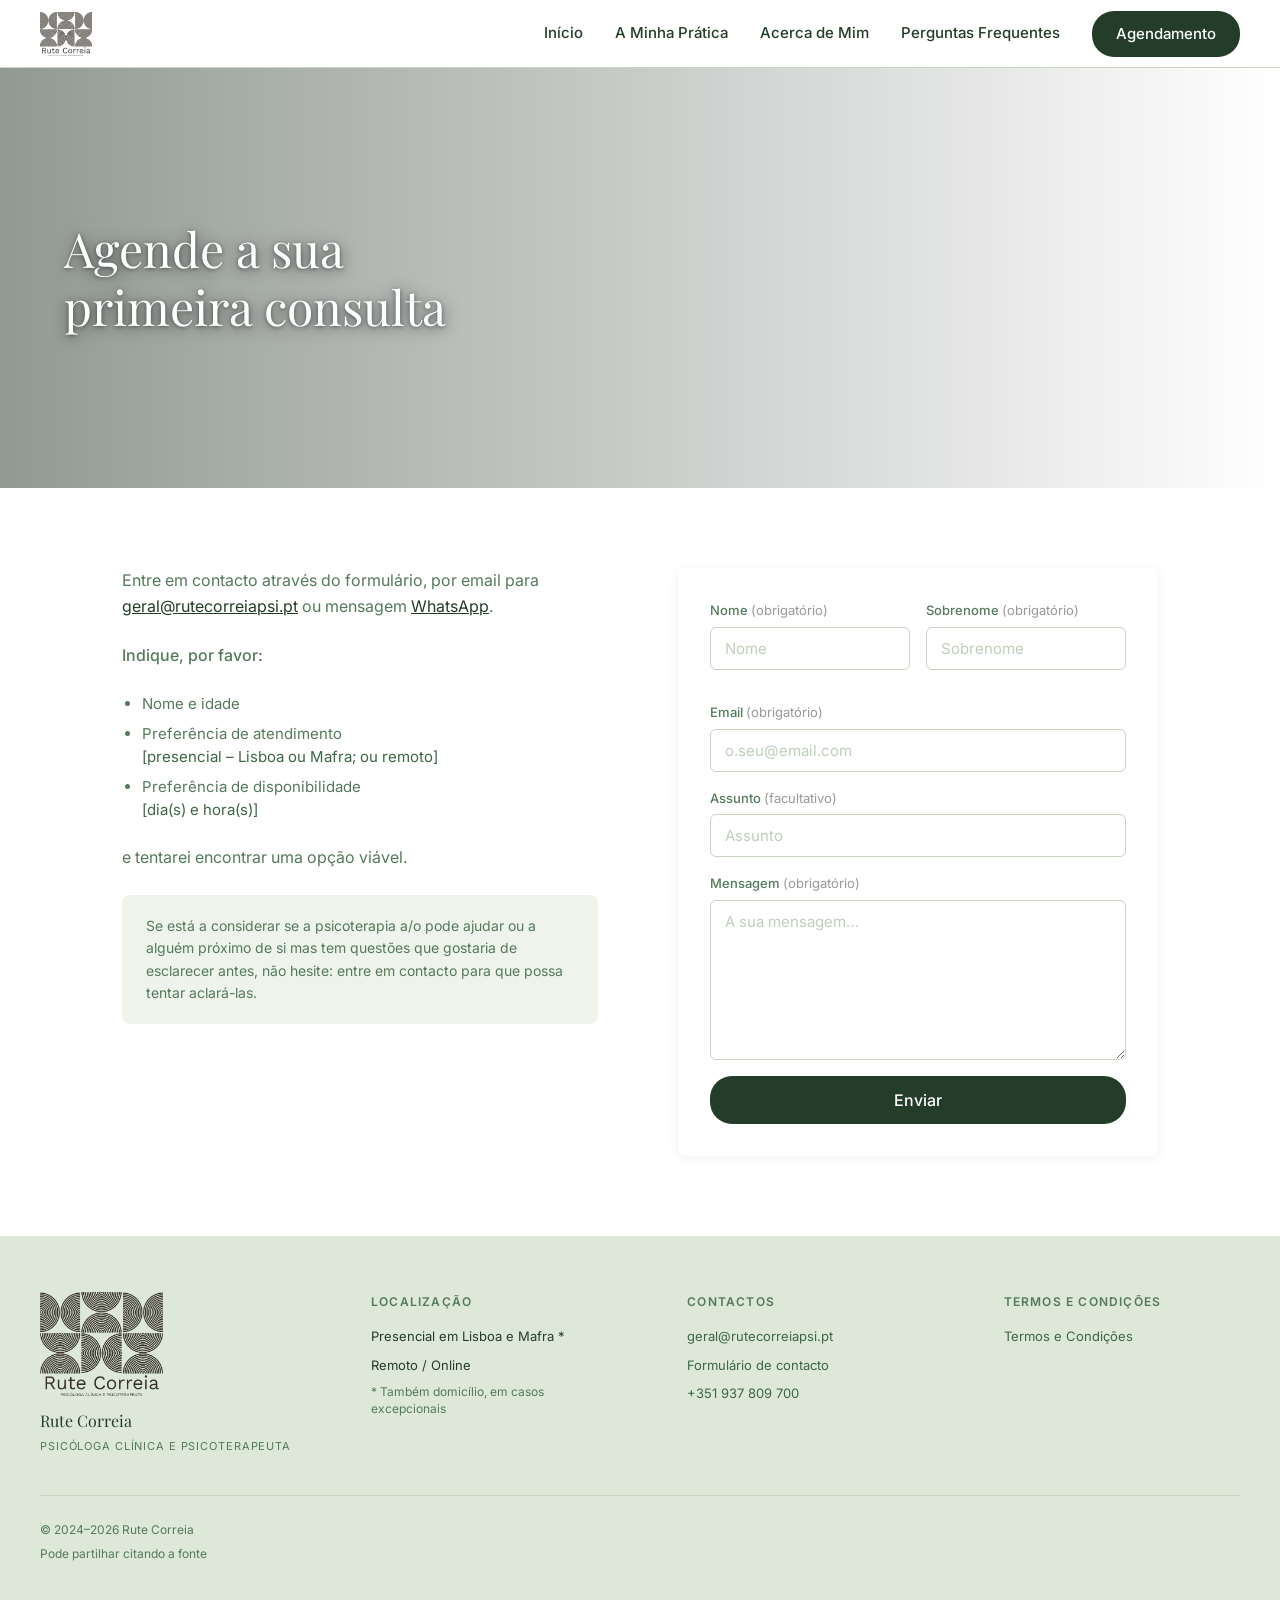
==== contacto.html @ d847f14a "Initial release — Rute Correia Psi website Multi-page static site: Home, A Minha Prática, Acerca de " ====
<!DOCTYPE html>
<html lang="pt">
<head>
  <meta charset="UTF-8" />
  <meta name="viewport" content="width=device-width, initial-scale=1.0" />
  <title>Agendamento — Rute Correia Psi</title>
  <meta name="description" content="Agende a sua primeira consulta de psicoterapia. Consultas presenciais em Lisboa e Mafra, e online." />
  <link rel="stylesheet" href="css/styles.css" />
</head>
<body>

  <!-- ── Navigation ── -->
  <nav class="navbar" role="navigation" aria-label="Navegação principal">
    <div class="navbar__inner">
      <a href="index.html" class="navbar__logo" aria-label="Rute Correia — Início">
        <img src="assets/logo.png" alt="Rute Correia Psi" />
      </a>
      <div class="navbar__nav" id="desktop-nav">
        <a href="index.html"    class="navbar__link" data-page="index.html">Início</a>
        <a href="pratica.html"  class="navbar__link" data-page="pratica.html">A Minha Prática</a>
        <a href="eu.html"       class="navbar__link" data-page="eu.html">Acerca de Mim</a>
        <a href="faqs.html"     class="navbar__link" data-page="faqs.html">Perguntas Frequentes</a>
        <a href="contacto.html" class="btn btn-primary" style="font-size:15px;padding:11px 24px;">Agendamento</a>
      </div>
      <button class="navbar__burger" id="burger" aria-expanded="false" aria-label="Menu">
        <span></span><span></span><span></span>
      </button>
    </div>
  </nav>

  <div class="navbar__mobile" id="mobile-nav">
    <a href="index.html"    class="navbar__link">Início</a>
    <a href="pratica.html"  class="navbar__link">A Minha Prática</a>
    <a href="eu.html"       class="navbar__link">Acerca de Mim</a>
    <a href="faqs.html"     class="navbar__link">Perguntas Frequentes</a>
    <a href="contacto.html" class="btn btn-primary" style="width:fit-content;">Agendamento</a>
  </div>

  <!-- ── Hero ── -->
  <section class="hero hero--contacto" aria-label="Agendar consulta">
    <div class="hero__content">
      <h1>Agende a sua<br />primeira consulta</h1>
    </div>
  </section>

  <!-- ── Contacto main ── -->
  <section class="contacto-section">
    <div class="container">
      <div class="contacto-grid">

        <!-- Left: info -->
        <div class="contacto-info">
          <p>Entre em contacto através do formulário, por email para <a href="mailto:geral@rutecorreiapsi.pt" style="color:var(--primary);text-decoration:underline;">geral@rutecorreiapsi.pt</a> ou mensagem <a href="https://wa.me/351937809700" style="color:var(--primary);text-decoration:underline;" target="_blank" rel="noopener">WhatsApp</a>.</p>

          <p style="margin-top:20px;font-weight:500;">Indique, por favor:</p>
          <ul class="contacto-list">
            <li>Nome e idade</li>
            <li>Preferência de atendimento<br /><em>[presencial – Lisboa ou Mafra; ou remoto]</em></li>
            <li>Preferência de disponibilidade<br /><em>[dia(s) e hora(s)]</em></li>
          </ul>

          <p>e tentarei encontrar uma opção viável.</p>

          <div class="contacto-note">
            <p style="margin:0;font-size:14px;color:var(--secondary-text);">Se está a considerar se a psicoterapia a/o pode ajudar ou a alguém próximo de si mas tem questões que gostaria de esclarecer antes, não hesite: entre em contacto para que possa tentar aclará-las.</p>
          </div>
        </div>

        <!-- Right: form -->
        <div class="card">
          <form id="contact-form" novalidate>
            <div class="form-grid">
              <div class="form-group">
                <label for="nome">Nome <span style="color:#999;font-weight:400;">(obrigatório)</span></label>
                <input type="text" id="nome" name="nome" placeholder="Nome" required />
              </div>
              <div class="form-group">
                <label for="sobrenome">Sobrenome <span style="color:#999;font-weight:400;">(obrigatório)</span></label>
                <input type="text" id="sobrenome" name="sobrenome" placeholder="Sobrenome" required />
              </div>
            </div>
            <div class="form-group">
              <label for="email">Email <span style="color:#999;font-weight:400;">(obrigatório)</span></label>
              <input type="email" id="email" name="email" placeholder="o.seu@email.com" required />
            </div>
            <div class="form-group">
              <label for="assunto">Assunto <span style="color:#999;font-weight:400;">(facultativo)</span></label>
              <input type="text" id="assunto" name="assunto" placeholder="Assunto" />
            </div>
            <div class="form-group">
              <label for="mensagem">Mensagem <span style="color:#999;font-weight:400;">(obrigatório)</span></label>
              <textarea id="mensagem" name="mensagem" placeholder="A sua mensagem…" required style="min-height:160px;"></textarea>
            </div>
            <button type="submit" class="btn btn-primary" style="width:100%;">Enviar</button>
          </form>
        </div>

      </div>
    </div>
  </section>

  <!-- ── Footer ── -->
  <footer class="footer" role="contentinfo">
    <div class="container">
      <div class="footer__inner">
        <div class="footer__brand">
          <img src="assets/logo.png" alt="Rute Correia Psi" class="footer__logo" />
          <p class="footer__brand-name">Rute Correia</p>
          <p class="footer__brand-sub">Psicóloga clínica e psicoterapeuta</p>
        </div>
        <div class="footer__col">
          <p class="footer__col-title">Localização</p>
          <ul>
            <li>Presencial em Lisboa e Mafra *</li>
            <li>Remoto / Online</li>
            <li style="color:var(--secondary-text);font-size:12px;">* Também domicílio, em casos excepcionais</li>
          </ul>
        </div>
        <div class="footer__col">
          <p class="footer__col-title">Contactos</p>
          <ul>
            <li><a href="mailto:geral@rutecorreiapsi.pt">geral@rutecorreiapsi.pt</a></li>
            <li><a href="contacto.html">Formulário de contacto</a></li>
            <li><a href="tel:+351937809700">+351 937 809 700</a></li>
          </ul>
        </div>
        <div class="footer__col">
          <p class="footer__col-title">Termos e Condições</p>
          <ul>
            <li><a href="termos.html">Termos e Condições</a></li>
          </ul>
        </div>
      </div>
      <div class="footer__bottom">
        <p>© 2024–2026 Rute Correia</p>
        <p>Pode partilhar citando a fonte</p>
      </div>
    </div>
  </footer>

  <script src="js/main.js"></script>
</body>
</html>
---- css/styles.css ----
/* ============================================================
   Rute Correia Psi — Shared Stylesheet
   Brand Guidelines v1.0
   ============================================================ */

/* Google Fonts */
@import url('https://fonts.googleapis.com/css2?family=Playfair+Display:ital,wght@0,400;0,500;0,600;1,400;1,500&family=Inter:wght@300;400;500;600&display=swap');

/* ── CSS Variables ── */
:root {
  --primary:        #243D28;
  --primary-mid:    #3D6644;
  --secondary-text: #557A5B;
  --bg-warm:        #EEF3EB;
  --bg-mid:         #DDE8D9;
  --bg-light:       #BFCFBA;
  --divider:        #C6D5C2;
  --white:          #FFFFFF;

  --font-heading:   'Playfair Display', Georgia, serif;
  --font-body:      'Inter', system-ui, sans-serif;

  --max-width:      1100px;
  --section-pad:    80px;
  --card-pad:       32px;
  --radius:         8px;
  --btn-radius:     22px;
}

/* ── Reset & Base ── */
*, *::before, *::after { box-sizing: border-box; margin: 0; padding: 0; }

html { scroll-behavior: smooth; }

body {
  font-family: var(--font-body);
  font-size: 16px;
  line-height: 1.6;
  color: var(--primary);
  background: var(--white);
  -webkit-font-smoothing: antialiased;
}

img { max-width: 100%; display: block; }
a  { color: inherit; text-decoration: none; }
ul { list-style: none; }

/* ── Typography ── */
h1 {
  font-family: var(--font-heading);
  font-size: 48px;
  font-weight: 400;
  line-height: 1.2;
  color: var(--primary);
}
h2 {
  font-family: var(--font-heading);
  font-size: 34px;
  font-weight: 400;
  line-height: 1.3;
  color: var(--primary);
}
h3 {
  font-family: var(--font-body);
  font-size: 22px;
  font-weight: 500;
  line-height: 1.4;
  color: var(--primary);
}
h4 {
  font-family: var(--font-body);
  font-size: 18px;
  font-weight: 500;
  line-height: 1.4;
  color: var(--primary);
}
p {
  font-size: 16px;
  line-height: 1.6;
  color: var(--primary);
  margin-bottom: 24px;
}
p:last-child { margin-bottom: 0; }

.text-secondary { color: var(--secondary-text); font-size: 14px; line-height: 1.6; }
.text-small     { font-size: 14px; }

/* ── Layout Containers ── */
.container {
  width: 100%;
  max-width: var(--max-width);
  margin: 0 auto;
  padding: 0 32px;
}

.section {
  padding: var(--section-pad) 0;
}
.section--warm {
  background: var(--bg-warm);
}
.section--white {
  background: var(--white);
}
.section--dark {
  background: var(--primary);
}

/* ── Divider ── */
.divider {
  height: 1px;
  background: var(--divider);
  width: 100%;
  margin: 0;
}

/* ── Buttons ── */
.btn {
  display: inline-block;
  font-family: var(--font-body);
  font-weight: 500;
  font-size: 16px;
  border-radius: var(--btn-radius);
  cursor: pointer;
  transition: opacity 0.2s, background 0.2s;
  text-align: center;
  border: none;
}
.btn:hover { opacity: 0.85; }

.btn-primary {
  background: var(--primary);
  color: var(--white);
  padding: 14px 28px;
}
.btn-secondary {
  background: transparent;
  color: var(--primary);
  border: 1px solid var(--primary);
  padding: 13px 26px;
}
.btn-primary:hover  { opacity: 0.88; }
.btn-secondary:hover { background: var(--primary); color: var(--white); }

/* ── Navigation ── */
.navbar {
  position: fixed;
  top: 0; left: 0; right: 0;
  z-index: 100;
  background: rgba(255,255,255,0.97);
  border-bottom: 1px solid var(--divider);
  height: 68px;
  display: flex;
  align-items: center;
}
.navbar__inner {
  display: flex;
  align-items: center;
  justify-content: space-between;
  width: 100%;
  padding: 0 40px;
}
.navbar__logo img {
  height: 44px;
  width: auto;
}
.navbar__nav {
  display: flex;
  align-items: center;
  gap: 32px;
}
.navbar__link {
  font-family: var(--font-body);
  font-weight: 500;
  font-size: 15px;
  color: var(--primary);
  position: relative;
  padding-bottom: 2px;
}
.navbar__link::after {
  content: '';
  position: absolute;
  bottom: 0; left: 0;
  width: 0; height: 1px;
  background: var(--primary);
  transition: width 0.2s;
}
.navbar__link:hover::after,
.navbar__link.active::after { width: 100%; }

.navbar__burger {
  display: none;
  flex-direction: column;
  gap: 5px;
  cursor: pointer;
  background: none;
  border: none;
  padding: 4px;
}
.navbar__burger span {
  display: block;
  width: 24px; height: 2px;
  background: var(--primary);
  transition: transform 0.2s;
}

/* Mobile nav */
.navbar__mobile {
  display: none;
  flex-direction: column;
  position: fixed;
  top: 68px; left: 0; right: 0;
  background: var(--white);
  border-bottom: 1px solid var(--divider);
  padding: 24px 32px;
  gap: 20px;
  z-index: 99;
}
.navbar__mobile.open { display: flex; }
.navbar__mobile .navbar__link { font-size: 16px; }

/* body offset for fixed nav */
body { padding-top: 68px; }

/* ── Hero Sections ── */
.hero {
  position: relative;
  width: 100%;
  overflow: hidden;
  display: flex;
  align-items: center;
  justify-content: flex-start;
}

/* HOME — full-screen with park watercolor image */
.hero--home {
  min-height: calc(100vh - 68px);
  background-image: url('../site_assets/RCPsiSite_Watercolor_park_bright.png');
  background-size: cover;
  background-position: center 40%;
  align-items: stretch; /* content spans full hero height */
}
.hero--home::before {
  content: '';
  position: absolute; inset: 0;
  background: linear-gradient(
    to right,
    rgba(14, 30, 16, 0.22) 0%,
    rgba(14, 30, 16, 0.08) 50%,
    rgba(14, 30, 16, 0.01) 100%
  );
  pointer-events: none;
}
.hero__content {
  position: relative;
  z-index: 2;
  padding: 80px 64px;
}

/* HOME: full-height flex layout — title top, welcome bottom-right */
.hero--home .hero__content {
  flex: 1;
  display: flex;
  flex-direction: column;
  justify-content: space-between;
  padding: 110px 96px 80px;   /* generous top + left breathing room */
  min-height: calc(100vh - 68px);
}
.hero__title-block {
  max-width: 62%;
}
.hero--home .hero__content h1 {
  font-size: clamp(68px, 9.5vw, 110px);
  color: var(--white);
  text-shadow: 0 2px 20px rgba(0,0,0,0.55), 0 1px 6px rgba(0,0,0,0.35);
  margin-bottom: 24px;
}
.hero__subtitle {
  font-family: var(--font-body);
  font-size: clamp(20px, 2.8vw, 30px);
  font-weight: 500;
  line-height: 1.4;
  color: rgba(255,255,255,0.93);
  text-shadow: 0 1px 10px rgba(0,0,0,0.45);
}
.hero__bottom-row {
  display: flex;
  justify-content: flex-end;
  padding-right: 32px;   /* pull away from right edge */
  padding-bottom: 16px;  /* pull away from bottom edge */
}
.hero__welcome-block {
  width: 52%;
  padding: 42px 52px;    /* generous internal breathing room */
  background: rgba(10, 24, 12, 0.38);
  border-radius: var(--radius);
  backdrop-filter: blur(4px);
  -webkit-backdrop-filter: blur(4px);
}
.hero__welcome-block h2 {
  font-family: var(--font-heading);
  font-size: clamp(26px, 3vw, 36px);
  font-weight: 400;
  color: var(--white);
  line-height: 1.3;
  margin-bottom: 20px;
}
.hero__welcome-block p {
  font-size: clamp(17px, 1.55vw, 20px);
  color: rgba(255,255,255,0.85);
  line-height: 1.7;
  margin-bottom: 16px;
}
.hero__welcome-block p:last-child { margin-bottom: 0; }

/* DARK — image with dark overlay + quote */
.hero--dark {
  min-height: 420px;
  justify-content: center;
}
.hero--dark::before {
  content: '';
  position: absolute; inset: 0;
  background: rgba(12, 28, 14, 0.32);
  pointer-events: none;
}
.hero--dark-img {
  background-image: url('../site_assets/ConsultRuteCorreiaPsi_tonedSite.png');
  background-size: cover;
  background-position: center;
}
.hero--dark .hero__content {
  max-width: 700px;
  text-align: center;
  padding: 80px 32px;
}
.hero--dark .hero__content blockquote {
  font-family: var(--font-heading);
  font-size: clamp(20px, 3vw, 28px);
  font-style: italic;
  font-weight: 400;
  color: var(--white);
  line-height: 1.4;
  margin-bottom: 16px;
  text-shadow: 0 2px 16px rgba(0,0,0,0.5), 0 1px 4px rgba(0,0,0,0.35);
}
.hero--dark .hero__content cite {
  font-family: var(--font-body);
  font-size: 13px;
  color: rgba(255,255,255,0.65);
  font-style: normal;
  letter-spacing: 0.03em;
}

/* FAQS — wheat/tranquility image */
.hero--faqs {
  min-height: 320px;
  justify-content: center;
  background-image: url('../site_assets/TrigoTranquilidadeHarmonia2_tonedSite.png');
  background-size: cover;
  background-position: center;
}
.hero--faqs::before {
  content: '';
  position: absolute; inset: 0;
  background: rgba(16, 34, 18, 0.20);
  pointer-events: none;
}
.hero--faqs .hero__content {
  text-align: center;
  padding: 80px 32px;
}
.hero--faqs .hero__content h1 {
  font-size: clamp(36px, 5vw, 56px);
  color: var(--white);
  text-shadow: 0 2px 16px rgba(0,0,0,0.55), 0 1px 4px rgba(0,0,0,0.4);
}

/* CONTACTO — person walking image */
.hero--contacto {
  min-height: 420px;
  background-image: url('../site_assets/PessoaPassoFuturoMelhor_tonedSite.png');
  background-size: cover;
  background-position: center 30%;
}
.hero--contacto::before {
  content: '';
  position: absolute; inset: 0;
  background: linear-gradient(
    to right,
    rgba(14, 30, 16, 0.45) 0%,
    rgba(14, 30, 16, 0.18) 60%,
    transparent 100%
  );
  pointer-events: none;
}
.hero--contacto .hero__content {
  padding: 80px 64px;
}
.hero--contacto .hero__content h1 {
  color: var(--white);
  text-shadow: 0 2px 16px rgba(0,0,0,0.55), 0 1px 4px rgba(0,0,0,0.4);
  max-width: 400px;
}

/* ── Cards ── */
.card {
  background: var(--white);
  border-radius: var(--radius);
  padding: var(--card-pad);
  box-shadow: 0 2px 12px rgba(36,61,40,0.07);
}

/* ── Explore / Nav Cards ── */
.explore-grid {
  display: grid;
  grid-template-columns: repeat(3, 1fr);
  gap: 24px;
  margin-top: 40px;
}
.explore-card {
  background: var(--white);
  border-radius: var(--radius);
  padding: 40px 36px;
  box-shadow: 0 2px 12px rgba(36,61,40,0.07);
  cursor: pointer;
  transition: transform 0.2s, box-shadow 0.2s;
  border: 1px solid transparent;
  display: flex;
  flex-direction: column;
  gap: 12px;
}
.explore-card:hover {
  transform: translateY(-3px);
  box-shadow: 0 6px 24px rgba(36,61,40,0.12);
  border-color: var(--divider);
}
.explore-card__label {
  font-size: 12px;
  font-weight: 500;
  letter-spacing: 0.12em;
  text-transform: uppercase;
  color: var(--secondary-text);
}
.explore-card__title {
  font-family: var(--font-heading);
  font-size: 26px;
  color: var(--primary);
  line-height: 1.3;
}
.explore-card__desc {
  font-size: 16px;
  color: var(--secondary-text);
  line-height: 1.6;
  flex: 1;
}
.explore-card__arrow {
  font-size: 22px;
  color: var(--primary);
  align-self: flex-end;
}

/* ── Two-Column Layout ── */
.two-col {
  display: grid;
  grid-template-columns: 1fr 1fr;
  gap: 64px;
  align-items: center;
}
.two-col--reverse { direction: rtl; }
.two-col--reverse > * { direction: ltr; }

/* ── Section Images ── */
.section-img {
  width: 100%;
  border-radius: var(--radius);
  overflow: hidden;
  display: block;
}
.section-img img {
  width: 100%;
  height: 100%;
  object-fit: cover;
  display: block;
  border-radius: var(--radius);
}
.section-img--tall img   { min-height: 360px; max-height: 480px; object-position: center top; }
.section-img--square img { aspect-ratio: 1; }
.section-img--portrait img {
  min-height: 420px;
  max-height: 520px;
  object-position: center top;
}

/* ── Contact Form ── */
.form-grid {
  display: grid;
  grid-template-columns: 1fr 1fr;
  gap: 16px;
  margin-bottom: 16px;
}
.form-group {
  display: flex;
  flex-direction: column;
  gap: 6px;
  margin-bottom: 16px;
}
.form-group.full { grid-column: 1 / -1; }
.form-group label {
  font-size: 13px;
  font-weight: 500;
  color: var(--secondary-text);
}
.form-group input,
.form-group textarea,
.form-group select {
  width: 100%;
  box-sizing: border-box;
  font-family: var(--font-body);
  font-size: 15px;
  color: var(--primary);
  border: 1px solid var(--divider);
  border-radius: 6px;
  padding: 11px 14px;
  background: var(--white);
  transition: border-color 0.2s;
  resize: vertical;
}
.form-group input:focus,
.form-group textarea:focus,
.form-group select:focus {
  outline: none;
  border-color: var(--primary-mid);
}
.form-group input::placeholder,
.form-group textarea::placeholder {
  color: var(--bg-light);
}
.form-group textarea { min-height: 140px; }

/* ── Accordion ── */
.accordion {
  border-top: 1px solid var(--divider);
}
.accordion-item {
  border-bottom: 1px solid var(--divider);
}
.accordion-btn {
  width: 100%;
  background: none;
  border: none;
  padding: 20px 0;
  display: flex;
  justify-content: space-between;
  align-items: center;
  cursor: pointer;
  gap: 16px;
  text-align: left;
}
.accordion-btn__text {
  font-family: var(--font-body);
  font-size: 16px;
  font-weight: 500;
  color: var(--primary);
  line-height: 1.4;
}
.accordion-btn__icon {
  flex-shrink: 0;
  width: 24px; height: 24px;
  display: flex; align-items: center; justify-content: center;
  border-radius: 50%;
  border: 1px solid var(--divider);
  font-size: 18px;
  color: var(--secondary-text);
  transition: transform 0.25s, background 0.2s;
  line-height: 1;
}
.accordion-item.open .accordion-btn__icon {
  transform: rotate(45deg);
  background: var(--primary);
  color: var(--white);
  border-color: var(--primary);
}
.accordion-body {
  overflow: hidden;
  max-height: 0;
  transition: max-height 0.3s ease;
}
.accordion-body__inner {
  padding: 0 0 24px;
  font-size: 15px;
  color: var(--secondary-text);
  line-height: 1.7;
}
.accordion-body__inner p { color: var(--secondary-text); font-size: 15px; }
.accordion-body__inner p:last-child { margin-bottom: 0; }

/* ── Tag Grid (Áreas de Intervenção) ── */
.tag-grid {
  display: grid;
  grid-template-columns: repeat(4, 1fr);
  gap: 12px;
  margin-top: 32px;
}
.tag {
  background: var(--white);
  border: 1px solid var(--divider);
  border-radius: 6px;
  padding: 14px 18px;
  font-size: 14px;
  font-weight: 500;
  color: var(--primary);
  line-height: 1.4;
}

/* ── Section Header ── */
.section-header { margin-bottom: 40px; }
.section-header h2 { margin-bottom: 16px; }
.section-header p  { max-width: 640px; }

/* ── Areas Section ── */
.areas-section {
  padding: 60px 0;
  background: var(--bg-warm);
}
.areas-section + .areas-section {
  background: var(--white);
  border-top: 1px solid var(--divider);
}
.areas-label {
  font-size: 11px;
  font-weight: 500;
  letter-spacing: 0.12em;
  text-transform: uppercase;
  color: var(--secondary-text);
  margin-bottom: 8px;
}
.areas-title {
  font-family: var(--font-heading);
  font-size: 28px;
  font-weight: 400;
  color: var(--primary);
  margin-bottom: 32px;
}

/* ── Footer ── */
.footer {
  background: var(--bg-mid);
  color: var(--primary);
  padding: 56px 0 40px;
}
.footer .container {
  max-width: none;
  padding: 0 40px;
}
.footer__inner {
  display: grid;
  grid-template-columns: auto 1fr 1fr 1fr;
  gap: 80px;
  align-items: start;
}
.footer__brand {}
.footer__logo {
  height: 104px;
  width: auto;
  margin-bottom: 12px;
}
.footer__brand-name {
  font-family: var(--font-heading);
  font-size: 16px;
  color: var(--primary);
  margin-bottom: 4px;
}
.footer__brand-sub {
  font-size: 11px;
  color: var(--secondary-text);
  text-transform: uppercase;
  letter-spacing: 0.08em;
}

.footer__col-title {
  font-size: 12px;
  font-weight: 600;
  letter-spacing: 0.1em;
  text-transform: uppercase;
  color: var(--secondary-text);
  margin-bottom: 16px;
}
.footer__col ul { display: flex; flex-direction: column; gap: 10px; }
.footer__col li {
  font-size: 13px;
  color: var(--primary);
  line-height: 1.4;
}
.footer__col a {
  color: var(--primary-mid);
  transition: color 0.2s;
}
.footer__col a:hover { color: var(--primary); text-decoration: underline; }

.footer__bottom {
  margin-top: 40px;
  padding-top: 24px;
  border-top: 1px solid var(--divider);
  display: flex;
  flex-direction: column;
  align-items: flex-start;
  gap: 4px;
}
.footer__bottom p { font-size: 12px; color: var(--secondary-text); margin: 0; }

/* ── Home-specific sections ── */
.welcome-section {
  padding: 72px 0;
}
.welcome-section h2 {
  margin-bottom: 24px;
  max-width: 600px;
}

.contact-teaser {
  background: var(--bg-warm);
  padding: var(--section-pad) 0;
}
.contact-teaser__grid {
  display: grid;
  grid-template-columns: 1fr 420px;
  gap: 64px;
  align-items: start;
}
.contact-teaser h2 { margin-bottom: 20px; }
.contact-teaser p  { color: var(--secondary-text); }

/* ── Situations accordion section ── */
.situations-section {
  padding: var(--section-pad) 0;
  background: var(--white);
}
.situations-section h2 {
  margin-bottom: 8px;
}
.situations-section .subtitle {
  font-family: var(--font-heading);
  font-size: 22px;
  font-style: italic;
  color: var(--secondary-text);
  margin-bottom: 40px;
}

/* ── Prática sections ── */
.practice-section {
  padding: var(--section-pad) 0;
}
.practice-section h2 { margin-bottom: 20px; }
.practice-section p  { color: var(--secondary-text); }

/* ── Eu / About sections ── */
.about-intro {
  padding: 80px 0;
}
.about-intro__grid {
  display: grid;
  grid-template-columns: 1fr 380px;
  gap: 64px;
  align-items: start;
}
.about-intro h2 { margin-bottom: 28px; }

.about-background {
  padding: 80px 0;
  background: var(--bg-warm);
}
.about-background__grid {
  display: grid;
  grid-template-columns: 380px 1fr;
  gap: 64px;
  align-items: start;
}
.about-background h2 { margin-bottom: 24px; }

/* ── FAQs ── */
.faqs-cta {
  background: var(--bg-warm);
  padding: 72px 0;
  text-align: center;
}
.faqs-cta h3 { margin-bottom: 12px; }
.faqs-cta p  { margin-bottom: 32px; color: var(--secondary-text); }

/* ── Contacto ── */
.contacto-section {
  padding: var(--section-pad) 0;
}
.contacto-grid {
  display: grid;
  grid-template-columns: 1fr minmax(0, 480px);
  gap: 80px;
  align-items: start;
}
.contacto-grid .card { min-width: 0; overflow: hidden; }
.contacto-info h3 { margin-bottom: 20px; }
.contacto-info p  { color: var(--secondary-text); }
.contacto-list {
  margin: 20px 0 24px;
  padding-left: 20px;
  list-style: disc;
}
.contacto-list li {
  font-size: 15px;
  color: var(--secondary-text);
  margin-bottom: 8px;
  line-height: 1.5;
}
.contacto-list em { font-style: normal; color: var(--primary-mid); }

.contacto-note {
  margin-top: 24px;
  padding: 20px 24px;
  background: var(--bg-warm);
  border-radius: var(--radius);
  font-size: 14px;
  color: var(--secondary-text);
}

/* ── Termos ── */
.termos-section {
  padding: 80px 0 100px;
}
.termos-section h1 {
  margin-bottom: 8px;
}
.termos-subtitle {
  font-family: var(--font-body);
  font-size: 18px;
  font-weight: 400;
  color: var(--secondary-text);
  margin-bottom: 56px;
  text-align: center;
}
.termos-body h3 {
  margin: 40px 0 12px;
  font-size: 18px;
}
.termos-body p {
  color: var(--secondary-text);
  font-size: 15px;
}
.termos-body ul {
  list-style: disc;
  padding-left: 24px;
  margin-bottom: 24px;
}
.termos-body ul li {
  font-size: 15px;
  color: var(--secondary-text);
  margin-bottom: 6px;
  line-height: 1.6;
}

/* ── Page Hero ── */
.page-hero {
  padding: 80px 0 60px;
  text-align: center;
}
.page-hero h1 { margin-bottom: 16px; }

/* ── Responsive ── */
@media (max-width: 1024px) {
  .tag-grid { grid-template-columns: repeat(3, 1fr); }
  .footer__inner { grid-template-columns: 1fr 1fr; gap: 40px; }
}

@media (max-width: 768px) {
  :root { --section-pad: 56px; }
  h1 { font-size: 36px; }
  h2 { font-size: 28px; }

  .navbar__nav { display: none; }
  .navbar__burger { display: flex; }

  .explore-grid { grid-template-columns: 1fr; }
  .two-col { grid-template-columns: 1fr; gap: 40px; }
  .two-col--reverse { direction: ltr; }

  .contact-teaser__grid { grid-template-columns: 1fr; }
  .contacto-grid { grid-template-columns: 1fr; }
  .about-intro__grid { grid-template-columns: 1fr; }
  .about-background__grid { grid-template-columns: 1fr; }
  .tag-grid { grid-template-columns: repeat(2, 1fr); }
  .footer__inner { grid-template-columns: 1fr; gap: 32px; }
  .footer__bottom { gap: 4px; }
  .form-grid { grid-template-columns: 1fr; }

  .hero--contacto .hero__content { padding: 56px 32px; }

  /* Home hero — stack vertically on mobile */
  .hero--home .hero__content { padding: 48px 24px 40px; min-height: calc(100vh - 68px); }
  .hero__title-block { max-width: 100%; }
  .hero__bottom-row { justify-content: flex-start; }
  .hero__welcome-block { max-width: 100%; }
}

@media (max-width: 480px) {
  .container { padding: 0 20px; }
  .tag-grid { grid-template-columns: 1fr 1fr; }
}
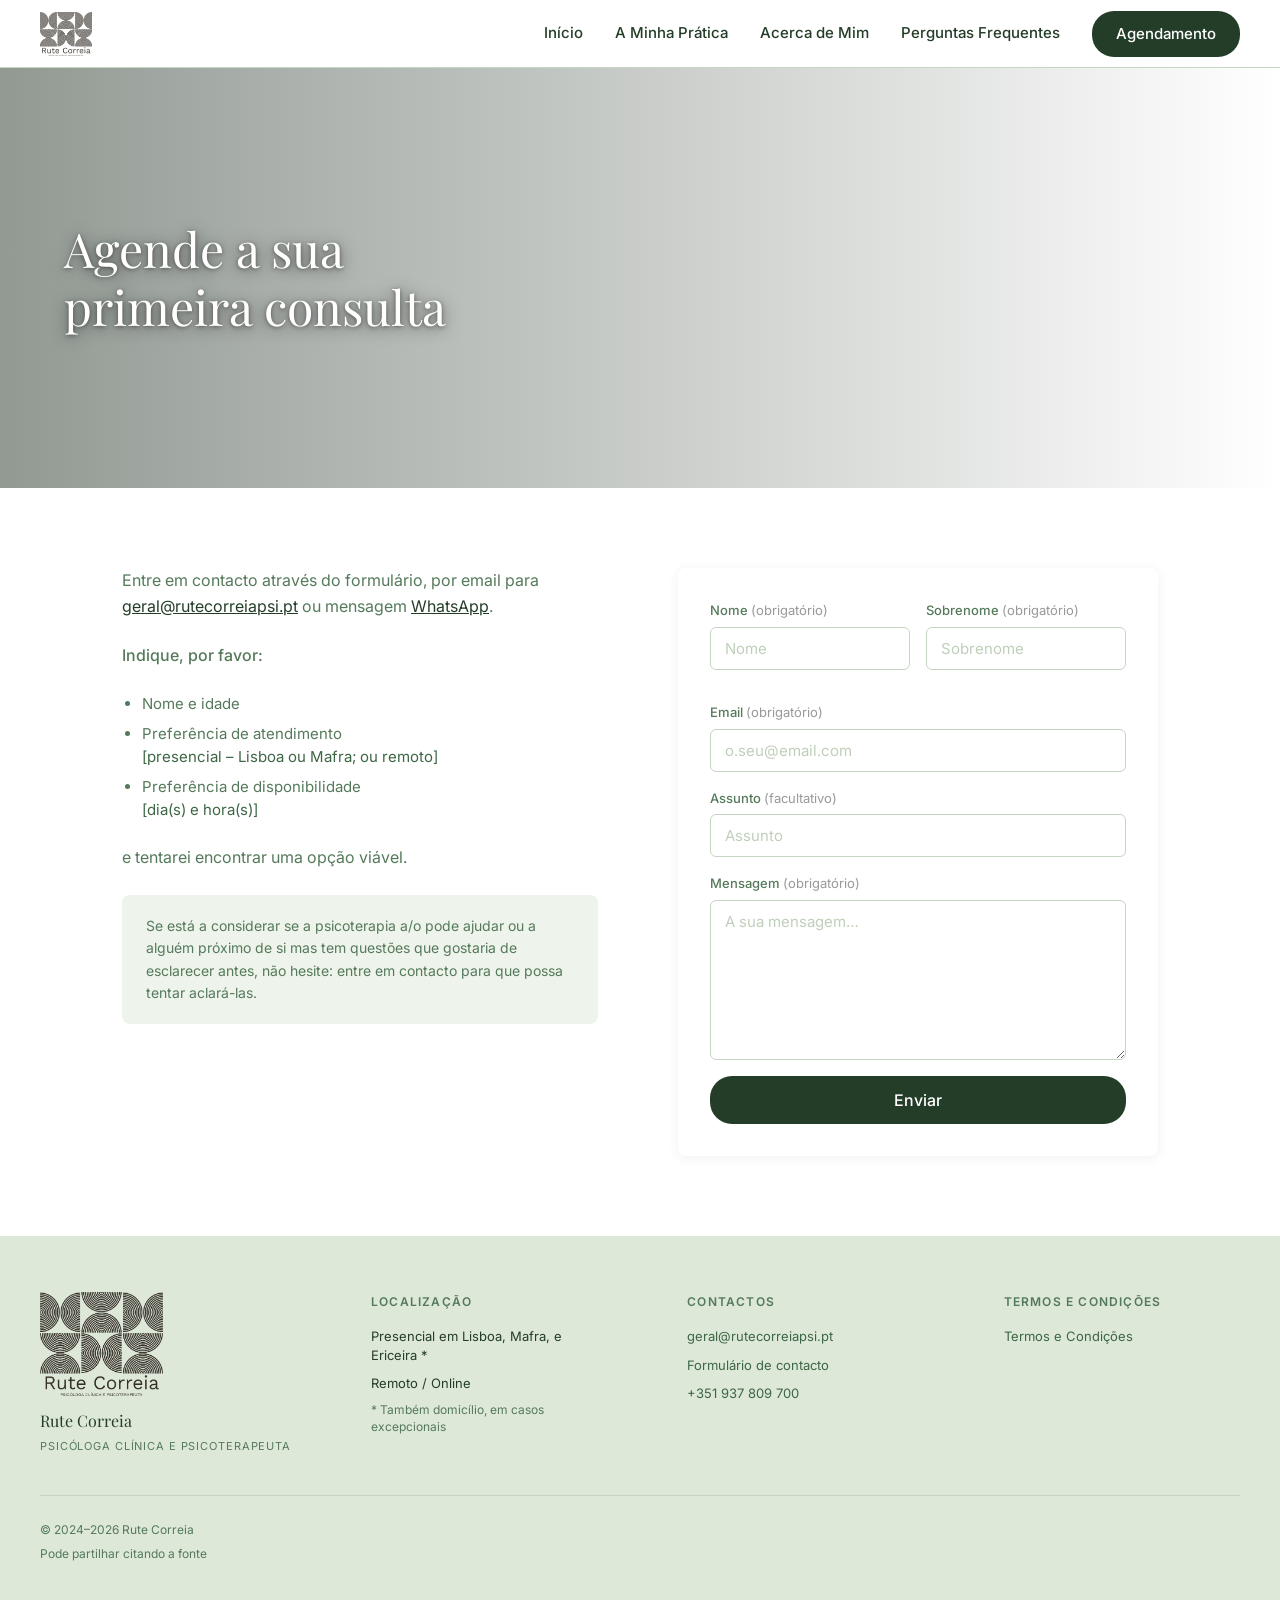
==== commit 14b42174: "Update copy: homepage text, footer locations, pratica CTA gender - Homepage hero: "seguro para enfre" ====
--- a/contacto.html
+++ b/contacto.html
@@ -6,6 +6,7 @@
   <title>Agendamento — Rute Correia Psi</title>
   <meta name="description" content="Agende a sua primeira consulta de psicoterapia. Consultas presenciais em Lisboa e Mafra, e online." />
   <link rel="stylesheet" href="css/styles.css" />
+  <link rel="icon" type="image/svg+xml" href="assets/favicon.svg" />
 </head>
 <body>
 
@@ -111,7 +112,7 @@
         <div class="footer__col">
           <p class="footer__col-title">Localização</p>
           <ul>
-            <li>Presencial em Lisboa e Mafra *</li>
+            <li>Presencial em Lisboa, Mafra, e Ericeira *</li>
             <li>Remoto / Online</li>
             <li style="color:var(--secondary-text);font-size:12px;">* Também domicílio, em casos excepcionais</li>
           </ul>
--- a/css/styles.css
+++ b/css/styles.css
@@ -152,6 +152,11 @@
   height: 68px;
   display: flex;
   align-items: center;
+  transform: translateY(0);
+  transition: transform 0.3s ease;
+}
+.navbar--hidden {
+  transform: translateY(-100%);
 }
 .navbar__inner {
   display: flex;
@@ -269,6 +274,7 @@
 .hero__title-block {
   max-width: 62%;
 }
+.mobile-br { display: none; }
 .hero--home .hero__content h1 {
   font-size: clamp(68px, 9.5vw, 110px);
   color: var(--white);
@@ -871,7 +877,7 @@
 }
 
 @media (max-width: 768px) {
-  :root { --section-pad: 56px; }
+  :root { --section-pad: 64px; }
   h1 { font-size: 36px; }
   h2 { font-size: 28px; }
 
@@ -879,25 +885,30 @@
   .navbar__burger { display: flex; }
 
   .explore-grid { grid-template-columns: 1fr; }
-  .two-col { grid-template-columns: 1fr; gap: 40px; }
+  .two-col { grid-template-columns: 1fr; gap: 48px; }
   .two-col--reverse { direction: ltr; }
 
   .contact-teaser__grid { grid-template-columns: 1fr; }
   .contacto-grid { grid-template-columns: 1fr; }
   .about-intro__grid { grid-template-columns: 1fr; }
   .about-background__grid { grid-template-columns: 1fr; }
-  .tag-grid { grid-template-columns: repeat(2, 1fr); }
+  .tag-grid { grid-template-columns: repeat(2, 1fr); gap: 10px; }
+  .tag { padding: 12px 14px; }
   .footer__inner { grid-template-columns: 1fr; gap: 32px; }
   .footer__bottom { gap: 4px; }
   .form-grid { grid-template-columns: 1fr; }
 
+  .accordion-btn { padding: 22px 0; }
+
   .hero--contacto .hero__content { padding: 56px 32px; }
+
+  .mobile-br { display: block; }
 
   /* Home hero — stack vertically on mobile */
   .hero--home .hero__content { padding: 48px 24px 40px; min-height: calc(100vh - 68px); }
   .hero__title-block { max-width: 100%; }
-  .hero__bottom-row { justify-content: flex-start; }
-  .hero__welcome-block { max-width: 100%; }
+  .hero__bottom-row { justify-content: flex-start; padding-right: 0; margin-top: 40px; }
+  .hero__welcome-block { width: 100%; max-width: 100%; padding: 32px 28px; }
 }
 
 @media (max-width: 480px) {
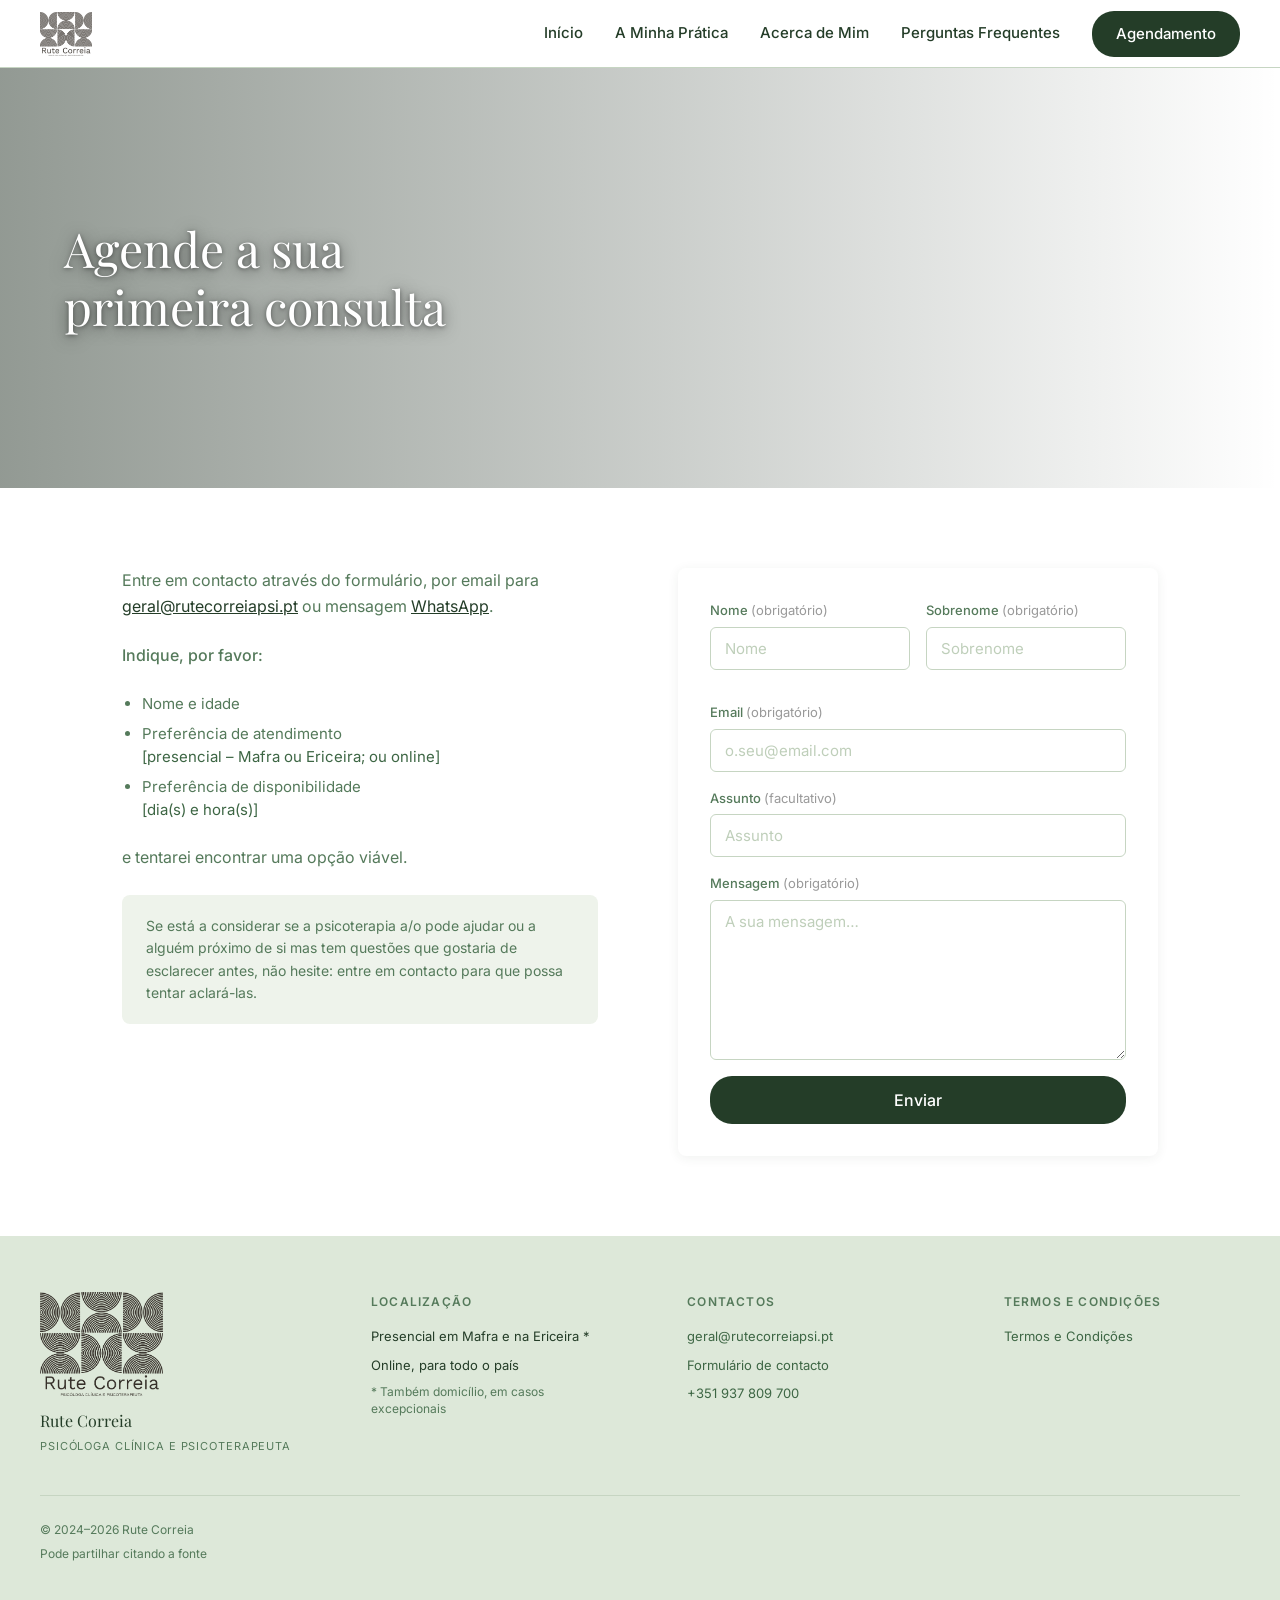
==== commit 0f827b68: "Local SEO: target Mafra/Ericeira + online, drop Lisboa, richer schema - Titles/meta/OG: add "Mafra" " ====
--- a/contacto.html
+++ b/contacto.html
@@ -3,10 +3,20 @@
 <head>
   <meta charset="UTF-8" />
   <meta name="viewport" content="width=device-width, initial-scale=1.0" />
-  <title>Agendamento — Rute Correia Psi</title>
-  <meta name="description" content="Agende a sua primeira consulta de psicoterapia. Consultas presenciais em Lisboa e Mafra, e online." />
+  <title>Marcar Consulta de Psicologia em Mafra — Rute Correia Psi</title>
+  <meta name="description" content="Marque a sua primeira consulta de psicoterapia. Consultas presenciais em Mafra e na Ericeira, e online para todo o país. Contacto por telefone, WhatsApp ou email." />
   <link rel="stylesheet" href="css/styles.css" />
   <link rel="icon" type="image/svg+xml" href="assets/favicon.svg" />
+<link rel="canonical" href="https://www.rutecorreiapsi.pt/contacto.html" />
+<meta property="og:type" content="website" />
+<meta property="og:site_name" content="Rute Correia Psi" />
+<meta property="og:title" content="Marcar Consulta de Psicologia em Mafra — Rute Correia Psi" />
+<meta property="og:description" content="Marque a sua primeira consulta de psicoterapia. Consultas presenciais em Mafra e na Ericeira, e online para todo o país. Contacto por telefone, WhatsApp ou email." />
+<meta property="og:url" content="https://www.rutecorreiapsi.pt/contacto.html" />
+<meta property="og:image" content="https://www.rutecorreiapsi.pt/assets/logo.png" />
+<meta property="og:locale" content="pt_PT" />
+<meta name="twitter:card" content="summary" />
+<script type="application/ld+json">{"@context": "https://schema.org", "@type": "Psychologist", "@id": "https://www.rutecorreiapsi.pt/#practice", "name": "Rute Correia — Psicóloga Clínica e Psicoterapeuta", "url": "https://www.rutecorreiapsi.pt/", "email": "geral@rutecorreiapsi.pt", "telephone": "+351937809700", "image": "https://www.rutecorreiapsi.pt/assets/logo.png", "description": "Psicóloga clínica e psicoterapeuta em Mafra e na Ericeira. Consultas presenciais e online para todo o país. Psicoterapia e Psicogerontologia para adolescentes, adultos e adultos mais velhos.", "address": {"@type": "PostalAddress", "streetAddress": "Praceta Joaquim Conceição Gomes 3B", "postalCode": "2640-493", "addressLocality": "Mafra", "addressRegion": "Lisboa", "addressCountry": "PT"}, "hasMap": "https://maps.google.com/?cid=16867187189964043167", "sameAs": ["https://maps.google.com/?cid=16867187189964043167"], "areaServed": [{"@type": "City", "name": "Mafra"}, {"@type": "City", "name": "Ericeira"}, {"@type": "Country", "name": "Portugal"}], "availableLanguage": ["pt-PT", "es"], "knowsAbout": ["Psicoterapia", "Psicogerontologia", "Psicologia clínica"], "priceRange": "$$", "founder": {"@type": "Person", "name": "Rute Correia", "jobTitle": "Psicóloga Clínica e Psicoterapeuta"}}</script>
 </head>
 <body>
 
@@ -56,7 +66,7 @@
           <p style="margin-top:20px;font-weight:500;">Indique, por favor:</p>
           <ul class="contacto-list">
             <li>Nome e idade</li>
-            <li>Preferência de atendimento<br /><em>[presencial – Lisboa ou Mafra; ou remoto]</em></li>
+            <li>Preferência de atendimento<br /><em>[presencial – Mafra ou Ericeira; ou online]</em></li>
             <li>Preferência de disponibilidade<br /><em>[dia(s) e hora(s)]</em></li>
           </ul>
 
@@ -112,8 +122,8 @@
         <div class="footer__col">
           <p class="footer__col-title">Localização</p>
           <ul>
-            <li>Presencial em Lisboa, Mafra, e Ericeira *</li>
-            <li>Remoto / Online</li>
+            <li>Presencial em Mafra e na Ericeira *</li>
+            <li>Online, para todo o país</li>
             <li style="color:var(--secondary-text);font-size:12px;">* Também domicílio, em casos excepcionais</li>
           </ul>
         </div>
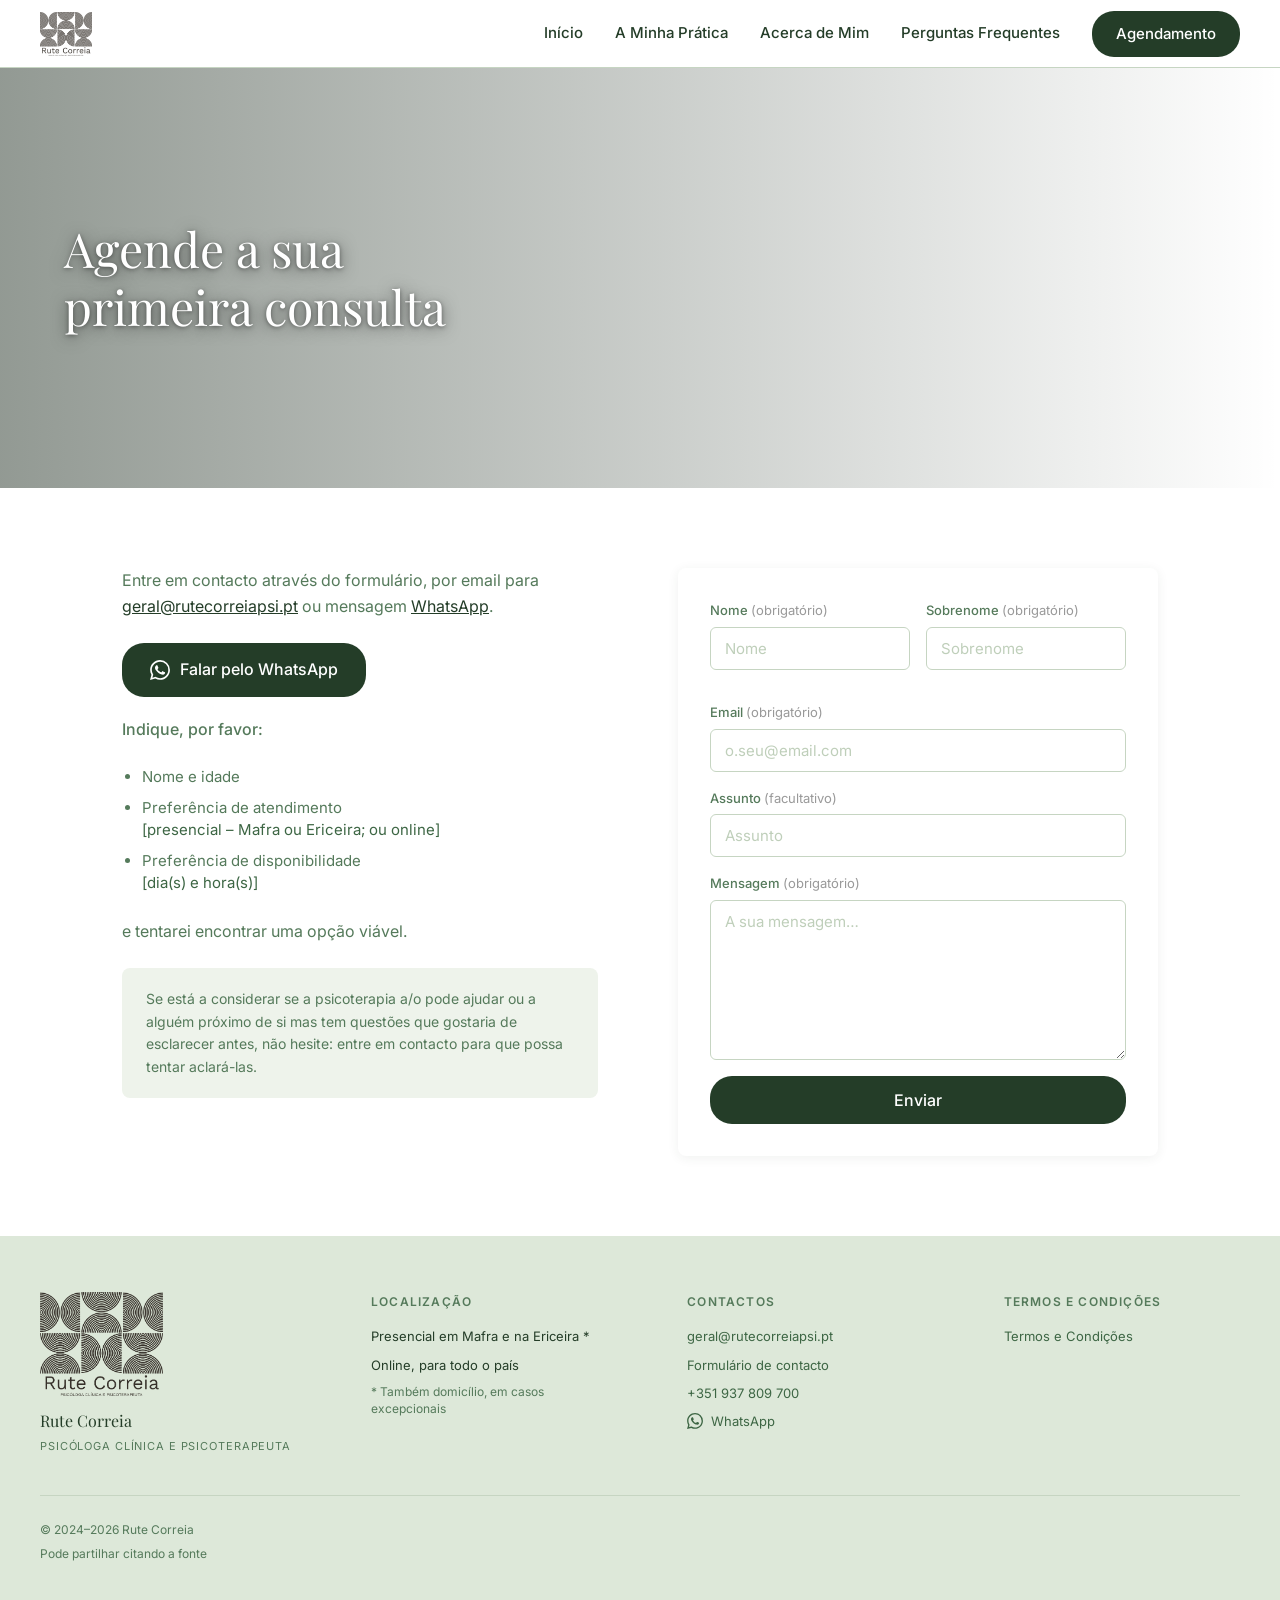
==== commit 13c6c78e: "Add WhatsApp CTAs: home/contacto buttons, footer link, mobile floating button - Brand-green button w" ====
--- a/contacto.html
+++ b/contacto.html
@@ -62,6 +62,9 @@
         <!-- Left: info -->
         <div class="contacto-info">
           <p>Entre em contacto através do formulário, por email para <a href="mailto:geral@rutecorreiapsi.pt" style="color:var(--primary);text-decoration:underline;">geral@rutecorreiapsi.pt</a> ou mensagem <a href="https://wa.me/351937809700" style="color:var(--primary);text-decoration:underline;" target="_blank" rel="noopener">WhatsApp</a>.</p>
+          <div class="cta-row">
+            <a href="https://wa.me/351937809700?text=Ol%C3%A1%2C%20gostaria%20de%20obter%20informa%C3%A7%C3%B5es%20sobre%20consultas." class="btn btn-whatsapp" target="_blank" rel="noopener"><svg viewBox="0 0 24 24" aria-hidden="true" focusable="false"><path d="M17.472 14.382c-.297-.149-1.758-.867-2.03-.967-.273-.099-.471-.148-.67.15-.197.297-.767.966-.94 1.164-.173.199-.347.223-.644.075-.297-.15-1.255-.463-2.39-1.475-.883-.788-1.48-1.761-1.653-2.059-.173-.297-.018-.458.13-.606.134-.133.298-.347.446-.52.149-.174.198-.298.298-.497.099-.198.05-.371-.025-.52-.075-.149-.669-1.612-.916-2.207-.242-.579-.487-.5-.669-.51-.173-.008-.371-.01-.57-.01-.198 0-.52.074-.792.372-.272.297-1.04 1.016-1.04 2.479 0 1.462 1.065 2.875 1.213 3.074.149.198 2.096 3.2 5.077 4.487.709.306 1.262.489 1.694.625.712.227 1.36.195 1.871.118.571-.085 1.758-.719 2.006-1.413.248-.694.248-1.289.173-1.413-.074-.124-.272-.198-.57-.347m-5.421 7.403h-.004a9.87 9.87 0 01-5.031-1.378l-.361-.214-3.741.982.998-3.648-.235-.374a9.860 9.860 0 01-1.510-5.260c.001-5.450 4.436-9.884 9.888-9.884 2.640 0 5.122 1.030 6.988 2.898a9.825 9.825 0 012.893 6.994c-.003 5.450-4.437 9.884-9.885 9.884m8.413-18.297A11.815 11.815 0 0012.050 0C5.495 0 .160 5.335.157 11.892c0 2.096.547 4.142 1.588 5.945L.057 24l6.305-1.654a11.882 11.882 0 005.683 1.448h.005c6.554 0 11.890-5.335 11.893-11.893a11.821 11.821 0 00-3.480-8.413Z"/></svg><span>Falar pelo WhatsApp</span></a>
+          </div>
 
           <p style="margin-top:20px;font-weight:500;">Indique, por favor:</p>
           <ul class="contacto-list">
@@ -133,6 +136,7 @@
             <li><a href="mailto:geral@rutecorreiapsi.pt">geral@rutecorreiapsi.pt</a></li>
             <li><a href="contacto.html">Formulário de contacto</a></li>
             <li><a href="tel:+351937809700">+351 937 809 700</a></li>
+            <li><a href="https://wa.me/351937809700?text=Ol%C3%A1%2C%20gostaria%20de%20obter%20informa%C3%A7%C3%B5es%20sobre%20consultas." class="footer__wa" target="_blank" rel="noopener"><svg viewBox="0 0 24 24" aria-hidden="true" focusable="false"><path d="M17.472 14.382c-.297-.149-1.758-.867-2.03-.967-.273-.099-.471-.148-.67.15-.197.297-.767.966-.94 1.164-.173.199-.347.223-.644.075-.297-.15-1.255-.463-2.39-1.475-.883-.788-1.48-1.761-1.653-2.059-.173-.297-.018-.458.13-.606.134-.133.298-.347.446-.52.149-.174.198-.298.298-.497.099-.198.05-.371-.025-.52-.075-.149-.669-1.612-.916-2.207-.242-.579-.487-.5-.669-.51-.173-.008-.371-.01-.57-.01-.198 0-.52.074-.792.372-.272.297-1.04 1.016-1.04 2.479 0 1.462 1.065 2.875 1.213 3.074.149.198 2.096 3.2 5.077 4.487.709.306 1.262.489 1.694.625.712.227 1.36.195 1.871.118.571-.085 1.758-.719 2.006-1.413.248-.694.248-1.289.173-1.413-.074-.124-.272-.198-.57-.347m-5.421 7.403h-.004a9.87 9.87 0 01-5.031-1.378l-.361-.214-3.741.982.998-3.648-.235-.374a9.860 9.860 0 01-1.510-5.260c.001-5.450 4.436-9.884 9.888-9.884 2.640 0 5.122 1.030 6.988 2.898a9.825 9.825 0 012.893 6.994c-.003 5.450-4.437 9.884-9.885 9.884m8.413-18.297A11.815 11.815 0 0012.050 0C5.495 0 .160 5.335.157 11.892c0 2.096.547 4.142 1.588 5.945L.057 24l6.305-1.654a11.882 11.882 0 005.683 1.448h.005c6.554 0 11.890-5.335 11.893-11.893a11.821 11.821 0 00-3.480-8.413Z"/></svg><span>WhatsApp</span></a></li>
           </ul>
         </div>
         <div class="footer__col">
@@ -149,6 +153,8 @@
     </div>
   </footer>
 
+  <a href="https://wa.me/351937809700?text=Ol%C3%A1%2C%20gostaria%20de%20obter%20informa%C3%A7%C3%B5es%20sobre%20consultas." class="wa-fab" target="_blank" rel="noopener" aria-label="Falar pelo WhatsApp"><svg viewBox="0 0 24 24" aria-hidden="true" focusable="false"><path d="M17.472 14.382c-.297-.149-1.758-.867-2.03-.967-.273-.099-.471-.148-.67.15-.197.297-.767.966-.94 1.164-.173.199-.347.223-.644.075-.297-.15-1.255-.463-2.39-1.475-.883-.788-1.48-1.761-1.653-2.059-.173-.297-.018-.458.13-.606.134-.133.298-.347.446-.52.149-.174.198-.298.298-.497.099-.198.05-.371-.025-.52-.075-.149-.669-1.612-.916-2.207-.242-.579-.487-.5-.669-.51-.173-.008-.371-.01-.57-.01-.198 0-.52.074-.792.372-.272.297-1.04 1.016-1.04 2.479 0 1.462 1.065 2.875 1.213 3.074.149.198 2.096 3.2 5.077 4.487.709.306 1.262.489 1.694.625.712.227 1.36.195 1.871.118.571-.085 1.758-.719 2.006-1.413.248-.694.248-1.289.173-1.413-.074-.124-.272-.198-.57-.347m-5.421 7.403h-.004a9.87 9.87 0 01-5.031-1.378l-.361-.214-3.741.982.998-3.648-.235-.374a9.860 9.860 0 01-1.510-5.260c.001-5.450 4.436-9.884 9.888-9.884 2.640 0 5.122 1.030 6.988 2.898a9.825 9.825 0 012.893 6.994c-.003 5.450-4.437 9.884-9.885 9.884m8.413-18.297A11.815 11.815 0 0012.050 0C5.495 0 .160 5.335.157 11.892c0 2.096.547 4.142 1.588 5.945L.057 24l6.305-1.654a11.882 11.882 0 005.683 1.448h.005c6.554 0 11.890-5.335 11.893-11.893a11.821 11.821 0 00-3.480-8.413Z"/></svg></a>
+
   <script src="js/main.js"></script>
 </body>
 </html>
--- a/css/styles.css
+++ b/css/styles.css
@@ -915,3 +915,47 @@
   .container { padding: 0 20px; }
   .tag-grid { grid-template-columns: 1fr 1fr; }
 }
+
+/* ── WhatsApp CTA ── */
+.cta-row {
+  display: flex;
+  flex-wrap: wrap;
+  gap: 12px;
+  margin-top: 24px;
+}
+.btn-whatsapp {
+  display: inline-flex;
+  align-items: center;
+  justify-content: center;
+  gap: 10px;
+  background: var(--primary);
+  color: var(--white);
+  padding: 14px 28px;
+}
+.btn-whatsapp svg { width: 20px; height: 20px; fill: currentColor; flex: none; }
+.footer__col a.footer__wa { display: inline-flex; align-items: center; gap: 8px; }
+.footer__wa svg { width: 16px; height: 16px; fill: currentColor; flex: none; }
+@media (max-width: 600px) {
+  .cta-row .btn { width: 100%; }
+}
+
+/* Floating WhatsApp button — mobile only */
+.wa-fab { display: none; }
+@media (max-width: 768px) {
+  .wa-fab {
+    display: flex;
+    align-items: center;
+    justify-content: center;
+    position: fixed;
+    right: 16px;
+    bottom: calc(16px + env(safe-area-inset-bottom, 0px));
+    width: 56px;
+    height: 56px;
+    border-radius: 50%;
+    background: var(--primary);
+    color: var(--white);
+    box-shadow: 0 4px 14px rgba(36, 61, 40, 0.35);
+    z-index: 98;
+  }
+  .wa-fab svg { width: 28px; height: 28px; fill: currentColor; }
+}
